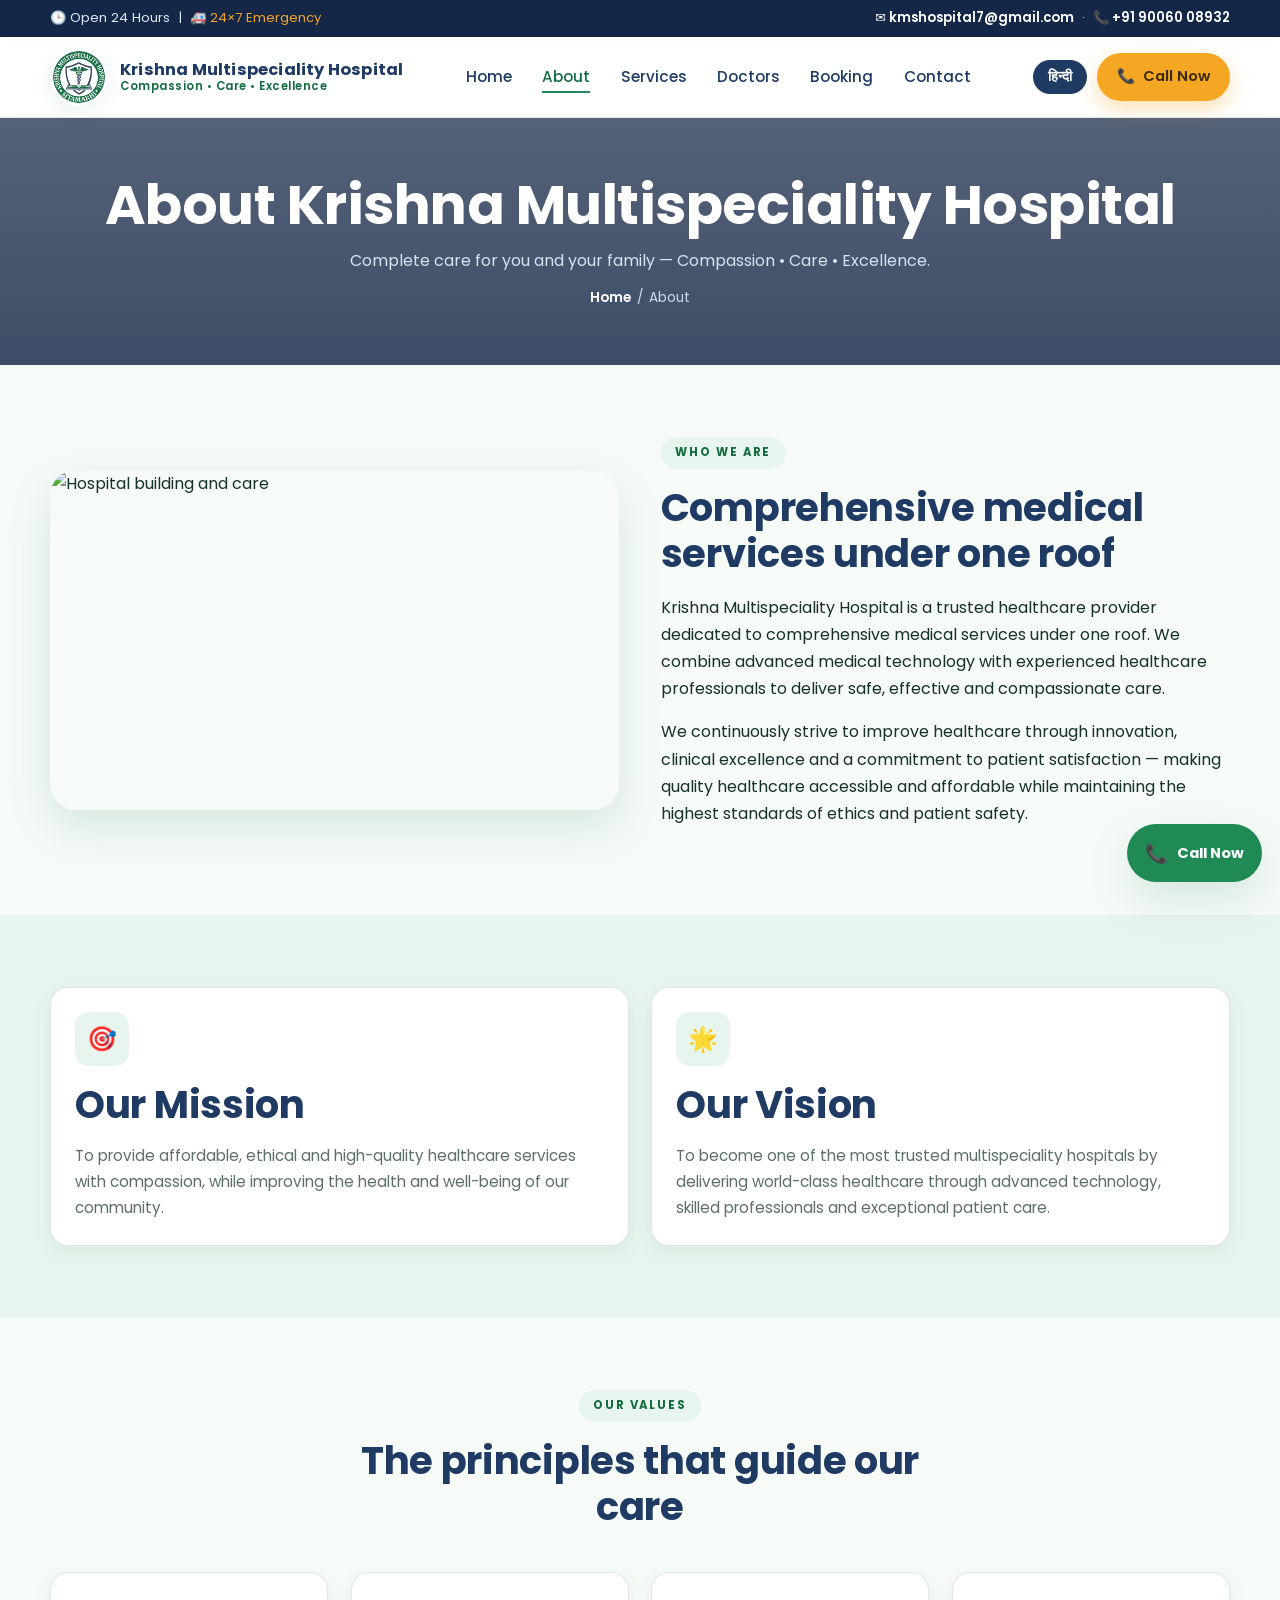
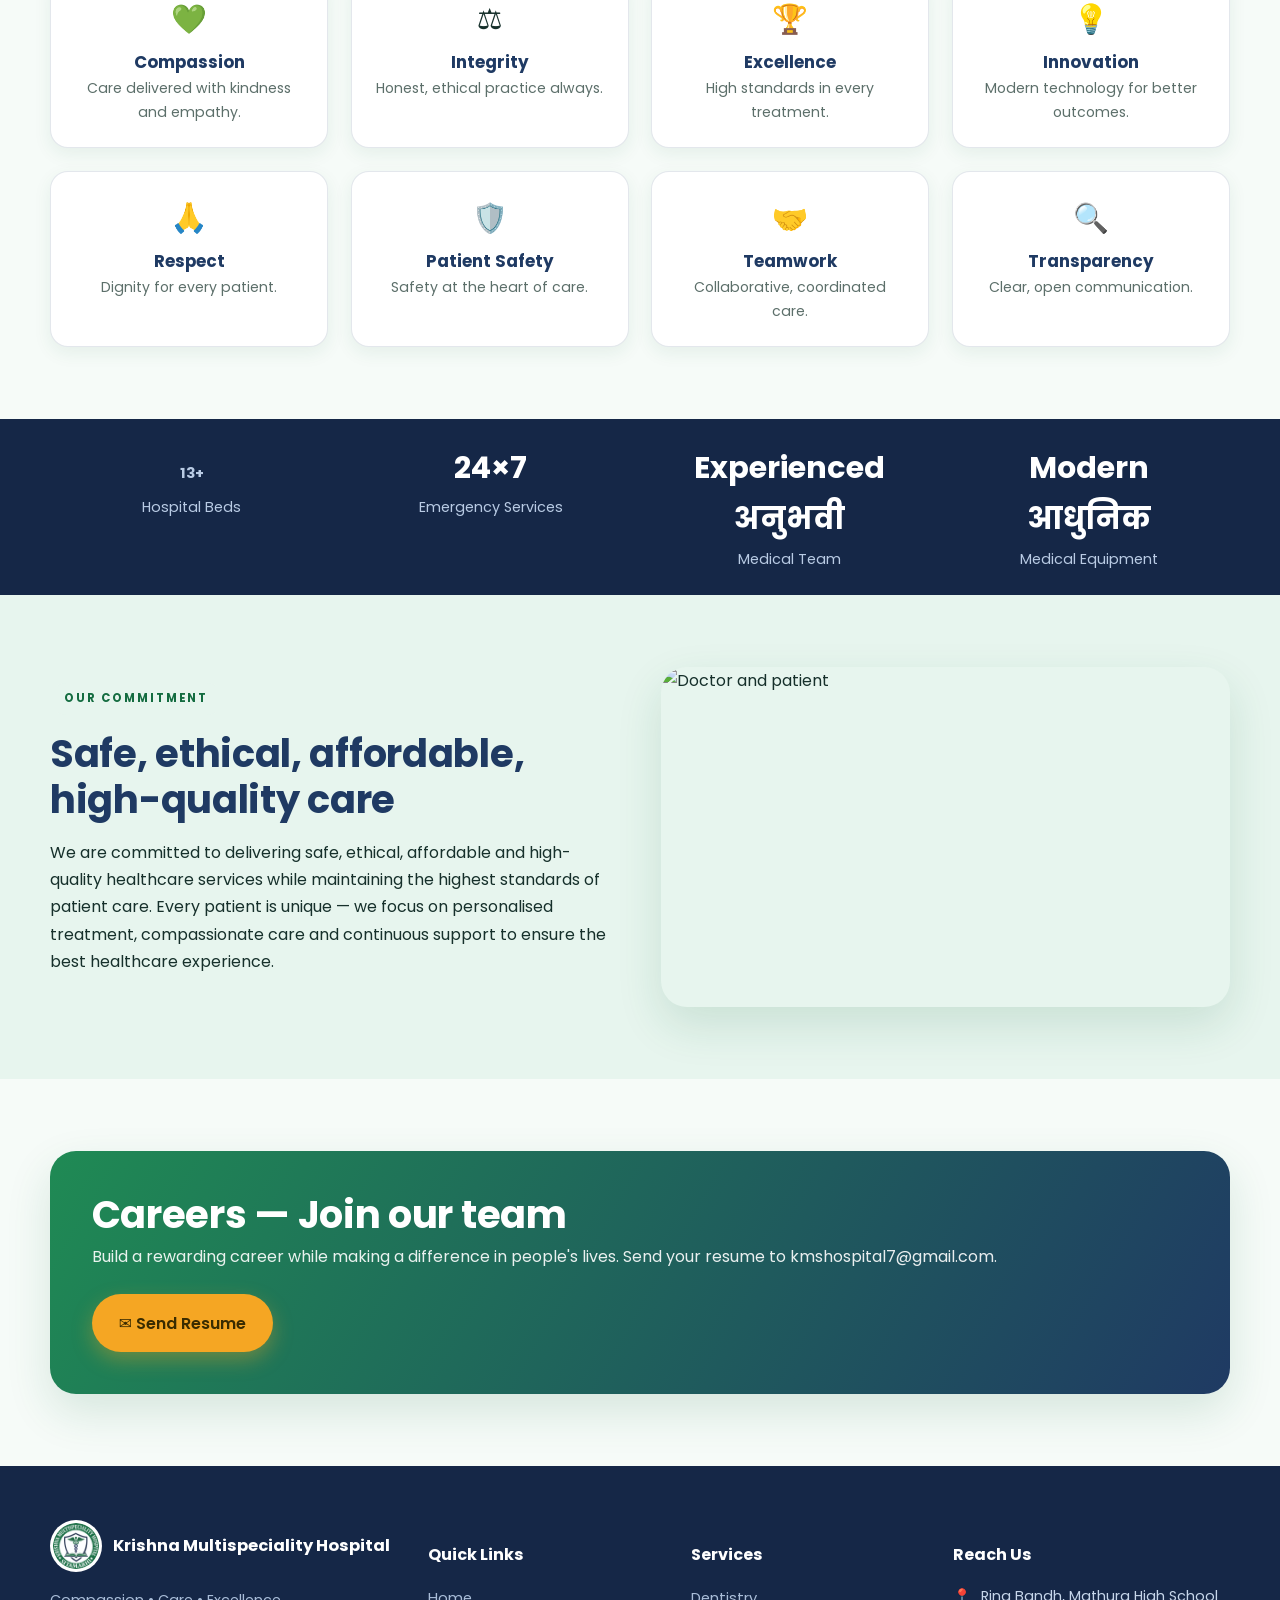
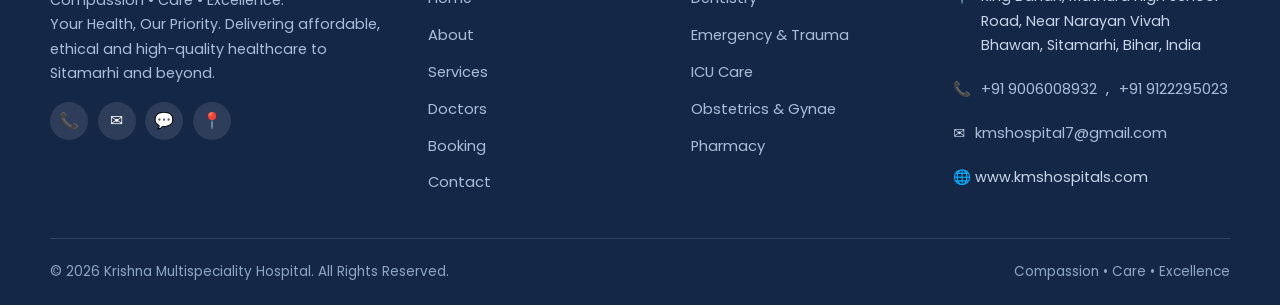
==== about.html @ 6bd59f2a "new UI" ====
<!DOCTYPE html>
<html lang="en">
  <head>
    <meta charset="UTF-8" />
    <meta name="viewport" content="width=device-width, initial-scale=1.0" />
    <title>About Us — Krishna Multispeciality Hospital, Sitamarhi</title>
    <meta name="description" content="About Krishna Multispeciality Hospital, Sitamarhi — our mission, vision and values. Trusted multispeciality care combining advanced technology with compassionate professionals." />
    <meta name="keywords" content="about Krishna Multispeciality Hospital, hospital mission vision Sitamarhi, trusted hospital Bihar" />
    <link rel="canonical" href="https://www.kmshospitals.com/about.html" />
    <meta name="robots" content="index, follow" />
    <meta name="theme-color" content="#1f8a54" />
    <meta property="og:title" content="About — Krishna Multispeciality Hospital" />
    <meta property="og:description" content="Our mission, vision and values. Trusted multispeciality care in Sitamarhi." />
    <meta property="og:type" content="website" />
    <meta property="og:url" content="https://www.kmshospitals.com/about.html" />
    <meta property="og:image" content="https://www.kmshospitals.com/assets/og-image.jpg" />
    <link rel="icon" href="assets/logo.png" type="image/png" />
    <link rel="preconnect" href="https://fonts.googleapis.com" />
    <link rel="preconnect" href="https://fonts.gstatic.com" crossorigin />
    <link href="https://fonts.googleapis.com/css2?family=Poppins:wght@300;400;500;600;700;800&family=Noto+Sans+Devanagari:wght@400;500;600;700&display=swap" rel="stylesheet" />
    <link rel="stylesheet" href="css/style.css" />
    <script>(function(){try{if((localStorage.getItem('kms-lang')||'en')==='hi')document.documentElement.classList.add('preload-hi');}catch(e){}})();</script>
    <style>.preload-hi .lang-en{display:none}.preload-hi .lang-hi{display:revert}</style>
  </head>
  <body>
    <div class="preloader" id="preloader"></div>
    <div id="site-header"></div>

    <main>
      <section class="page-hero">
        <div class="container">
          <h1 class="lang-en">About Krishna Multispeciality Hospital</h1>
          <h1 class="lang-hi">कृष्ण मल्टीस्पेशलिटी हॉस्पिटल के बारे में</h1>
          <p class="lang-en">Complete care for you and your family — Compassion • Care • Excellence.</p>
          <p class="lang-hi">आप और आपके परिवार के लिए पूर्ण देखभाल — करुणा • देखभाल • उत्कृष्टता।</p>
          <div class="breadcrumb"><a href="index.html"><span class="lang-en">Home</span><span class="lang-hi">होम</span></a> / <span class="lang-en">About</span><span class="lang-hi">हमारे बारे में</span></div>
        </div>
      </section>

      <section class="section">
        <div class="container split-grid">
          <div class="media-frame reveal">
            <img src="https://images.unsplash.com/photo-1516549655169-df83a0774514?auto=format&fit=crop&w=900&q=80" alt="Hospital building and care" loading="lazy" />
          </div>
          <div class="reveal delay-1">
            <span class="eyebrow"><span class="lang-en">Who We Are</span><span class="lang-hi">हम कौन हैं</span></span>
            <h2 class="lang-en">Comprehensive medical services under one roof</h2>
            <h2 class="lang-hi">एक ही छत के नीचे व्यापक चिकित्सा सेवाएँ</h2>
            <p class="lang-en">Krishna Multispeciality Hospital is a trusted healthcare provider dedicated to comprehensive medical services under one roof. We combine advanced medical technology with experienced healthcare professionals to deliver safe, effective and compassionate care.</p>
            <p class="lang-hi">कृष्ण मल्टीस्पेशलिटी हॉस्पिटल एक भरोसेमंद स्वास्थ्य प्रदाता है जो एक ही छत के नीचे व्यापक चिकित्सा सेवाओं के लिए समर्पित है। हम उन्नत चिकित्सा तकनीक और अनुभवी पेशेवरों को जोड़कर सुरक्षित, प्रभावी और करुणामय देखभाल प्रदान करते हैं।</p>
            <p class="lang-en">We continuously strive to improve healthcare through innovation, clinical excellence and a commitment to patient satisfaction — making quality healthcare accessible and affordable while maintaining the highest standards of ethics and patient safety.</p>
            <p class="lang-hi">हम नवाचार, नैदानिक उत्कृष्टता और मरीज संतुष्टि की प्रतिबद्धता के माध्यम से स्वास्थ्य सेवा को निरंतर बेहतर बनाने का प्रयास करते हैं — नैतिकता और मरीज सुरक्षा के उच्चतम मानकों को बनाए रखते हुए गुणवत्तापूर्ण देखभाल को सुलभ और किफायती बनाते हैं।</p>
          </div>
        </div>
      </section>

      <!-- MISSION & VISION -->
      <section class="section section-alt">
        <div class="container">
          <div class="card-grid two-up">
            <div class="card service-card reveal">
              <div class="ic">🎯</div>
              <h2 class="lang-en">Our Mission</h2><h2 class="lang-hi">हमारा मिशन</h2>
              <p class="lang-en">To provide affordable, ethical and high-quality healthcare services with compassion, while improving the health and well-being of our community.</p>
              <p class="lang-hi">करुणा के साथ किफायती, नैतिक और उच्च गुणवत्ता वाली स्वास्थ्य सेवाएँ प्रदान करना, और अपने समुदाय के स्वास्थ्य व कल्याण में सुधार करना।</p>
            </div>
            <div class="card service-card reveal delay-1">
              <div class="ic">🌟</div>
              <h2 class="lang-en">Our Vision</h2><h2 class="lang-hi">हमारी दृष्टि</h2>
              <p class="lang-en">To become one of the most trusted multispeciality hospitals by delivering world-class healthcare through advanced technology, skilled professionals and exceptional patient care.</p>
              <p class="lang-hi">उन्नत तकनीक, कुशल पेशेवरों और असाधारण देखभाल के माध्यम से विश्वस्तरीय स्वास्थ्य सेवा देकर सबसे भरोसेमंद मल्टीस्पेशलिटी हॉस्पिटल में से एक बनना।</p>
            </div>
          </div>
        </div>
      </section>

      <!-- VALUES -->
      <section class="section">
        <div class="container">
          <div class="section-heading reveal">
            <span class="eyebrow"><span class="lang-en">Our Values</span><span class="lang-hi">हमारे मूल्य</span></span>
            <h2 class="lang-en">The principles that guide our care</h2>
            <h2 class="lang-hi">हमारी देखभाल का मार्गदर्शन करने वाले सिद्धांत</h2>
          </div>
          <div class="card-grid four-up">
            <div class="card value-card reveal"><div class="ic">💚</div><h3 class="lang-en">Compassion</h3><h3 class="lang-hi">करुणा</h3><p class="lang-en">Care delivered with kindness and empathy.</p><p class="lang-hi">दया और सहानुभूति के साथ देखभाल।</p></div>
            <div class="card value-card reveal"><div class="ic">⚖️</div><h3 class="lang-en">Integrity</h3><h3 class="lang-hi">ईमानदारी</h3><p class="lang-en">Honest, ethical practice always.</p><p class="lang-hi">हमेशा ईमानदार, नैतिक अभ्यास।</p></div>
            <div class="card value-card reveal"><div class="ic">🏆</div><h3 class="lang-en">Excellence</h3><h3 class="lang-hi">उत्कृष्टता</h3><p class="lang-en">High standards in every treatment.</p><p class="lang-hi">हर उपचार में उच्च मानक।</p></div>
            <div class="card value-card reveal"><div class="ic">💡</div><h3 class="lang-en">Innovation</h3><h3 class="lang-hi">नवाचार</h3><p class="lang-en">Modern technology for better outcomes.</p><p class="lang-hi">बेहतर परिणामों के लिए आधुनिक तकनीक।</p></div>
            <div class="card value-card reveal"><div class="ic">🙏</div><h3 class="lang-en">Respect</h3><h3 class="lang-hi">सम्मान</h3><p class="lang-en">Dignity for every patient.</p><p class="lang-hi">हर मरीज के लिए गरिमा।</p></div>
            <div class="card value-card reveal"><div class="ic">🛡️</div><h3 class="lang-en">Patient Safety</h3><h3 class="lang-hi">मरीज सुरक्षा</h3><p class="lang-en">Safety at the heart of care.</p><p class="lang-hi">देखभाल के केंद्र में सुरक्षा।</p></div>
            <div class="card value-card reveal"><div class="ic">🤝</div><h3 class="lang-en">Teamwork</h3><h3 class="lang-hi">टीम वर्क</h3><p class="lang-en">Collaborative, coordinated care.</p><p class="lang-hi">सहयोगात्मक, समन्वित देखभाल।</p></div>
            <div class="card value-card reveal"><div class="ic">🔍</div><h3 class="lang-en">Transparency</h3><h3 class="lang-hi">पारदर्शिता</h3><p class="lang-en">Clear, open communication.</p><p class="lang-hi">स्पष्ट, खुला संवाद।</p></div>
          </div>
        </div>
      </section>

      <!-- STATS -->
      <section class="stats-strip">
        <div class="container stats-grid">
          <div><strong><span data-count="15" data-suffix="+">15+</span></strong><span class="lang-en">Hospital Beds</span><span class="lang-hi">अस्पताल बिस्तर</span></div>
          <div><strong>24×7</strong><span class="lang-en">Emergency Services</span><span class="lang-hi">आपातकालीन सेवाएँ</span></div>
          <div><strong class="lang-en">Experienced</strong><strong class="lang-hi">अनुभवी</strong><span class="lang-en">Medical Team</span><span class="lang-hi">चिकित्सा टीम</span></div>
          <div><strong class="lang-en">Modern</strong><strong class="lang-hi">आधुनिक</strong><span class="lang-en">Medical Equipment</span><span class="lang-hi">चिकित्सा उपकरण</span></div>
        </div>
      </section>

      <!-- COMMITMENT -->
      <section class="section section-alt">
        <div class="container split-grid">
          <div class="reveal">
            <span class="eyebrow"><span class="lang-en">Our Commitment</span><span class="lang-hi">हमारी प्रतिबद्धता</span></span>
            <h2 class="lang-en">Safe, ethical, affordable, high-quality care</h2>
            <h2 class="lang-hi">सुरक्षित, नैतिक, किफायती, उच्च गुणवत्ता देखभाल</h2>
            <p class="lang-en">We are committed to delivering safe, ethical, affordable and high-quality healthcare services while maintaining the highest standards of patient care. Every patient is unique — we focus on personalised treatment, compassionate care and continuous support to ensure the best healthcare experience.</p>
            <p class="lang-hi">हम मरीज देखभाल के उच्चतम मानकों को बनाए रखते हुए सुरक्षित, नैतिक, किफायती और उच्च गुणवत्ता वाली स्वास्थ्य सेवाएँ देने के लिए प्रतिबद्ध हैं। हर मरीज अद्वितीय है — हम व्यक्तिगत उपचार, करुणामय देखभाल और निरंतर सहायता पर ध्यान देते हैं।</p>
          </div>
          <div class="media-frame reveal delay-1">
            <img src="https://images.unsplash.com/photo-1579684385127-1ef15d508118?auto=format&fit=crop&w=900&q=80" alt="Doctor and patient" loading="lazy" />
          </div>
        </div>
      </section>

      <!-- CAREERS -->
      <section class="section">
        <div class="container">
          <div class="cta-band reveal">
            <div>
              <h2 class="lang-en">Careers — Join our team</h2>
              <h2 class="lang-hi">करियर — हमारी टीम से जुड़ें</h2>
              <p class="lang-en">Build a rewarding career while making a difference in people's lives. Send your resume to kmshospital7@gmail.com.</p>
              <p class="lang-hi">लोगों के जीवन में बदलाव लाते हुए एक सार्थक करियर बनाएँ। अपना रिज्यूमे kmshospital7@gmail.com पर भेजें।</p>
            </div>
            <div class="cta-actions">
              <a class="btn btn-call btn-lg" href="mailto:kmshospital7@gmail.com?subject=Career%20Application"><span class="lang-en">✉️ Send Resume</span><span class="lang-hi">✉️ रिज्यूमे भेजें</span></a>
            </div>
          </div>
        </div>
      </section>
    </main>

    <div id="site-footer"></div>
    <div id="site-floating"></div>
    <script src="js/components.js"></script>
    <script src="js/main.js"></script>
  </body>
</html>
---- css/style.css ----
/* =========================================================
   Krishna Multispeciality Hospital — Global Stylesheet
   Palette inspired by the hospital logo (green + navy)
   ========================================================= */

:root {
  --green: #1f8a54;
  --green-dark: #146c40;
  --green-soft: #e7f5ee;
  --navy: #1f3a63;
  --navy-dark: #152747;
  --accent: #f5a623;
  --accent-dark: #d98a09;
  --text: #16302b;
  --muted: #5c6f6a;
  --bg: #f6fbf8;
  --white: #ffffff;
  --line: rgba(31, 58, 99, 0.12);
  --shadow-sm: 0 6px 18px rgba(20, 108, 64, 0.08);
  --shadow: 0 18px 45px rgba(20, 108, 64, 0.14);
  --shadow-lg: 0 28px 70px rgba(20, 58, 99, 0.20);
  --radius: 18px;
  --radius-lg: 26px;
  --header-h: 132px;
  --grad-brand: linear-gradient(120deg, var(--green) 0%, var(--navy) 100%);
  --grad-brand-soft: linear-gradient(120deg, rgba(31, 138, 84, 0.12), rgba(31, 58, 99, 0.10));
}

* { box-sizing: border-box; }

html { scroll-behavior: smooth; }

body {
  margin: 0;
  font-family: 'Poppins', 'Noto Sans Devanagari', system-ui, sans-serif;
  color: var(--text);
  background: var(--bg);
  line-height: 1.7;
  overflow-x: hidden;
}

body.is-hindi { font-family: 'Noto Sans Devanagari', 'Poppins', system-ui, sans-serif; }

img { max-width: 100%; display: block; }

a { color: inherit; text-decoration: none; }

ul { margin: 0; }

.container { width: min(1180px, calc(100% - 2.4rem)); margin: 0 auto; }

section { position: relative; }

/* ---------- Language visibility ---------- */
.lang-en { display: revert; }
.lang-hi { display: none; }
body.is-hindi .lang-en { display: none; }
body.is-hindi .lang-hi { display: revert; }

/* ---------- Preloader with animated emblem ---------- */
.preloader {
  position: fixed;
  inset: 0;
  z-index: 999;
  display: grid;
  place-items: center;
  background: radial-gradient(circle at 50% 40%, #ffffff 0%, #eaf6ef 70%);
  transition: opacity 0.6s ease, visibility 0.6s ease;
}
.preloader.hidden { opacity: 0; visibility: hidden; }
.preloader .emblem { width: 150px; height: 150px; }

/* ---------- Animated emblem (real logo + spinning ring) ---------- */
.emblem { display: block; }
.logo-emblem { position: relative; display: grid; place-items: center; border-radius: 50%; aspect-ratio: 1; }
.logo-emblem img {
  width: 82%; height: 82%; border-radius: 50%; object-fit: contain;
  background: #fff; padding: 4px; box-shadow: var(--shadow-sm);
  animation: floaty 4.5s ease-in-out infinite;
}
.logo-emblem .le-ring {
  position: absolute; inset: 0; border-radius: 50%;
  border: 4px solid rgba(31, 138, 84, 0.15);
  border-top-color: var(--green); border-right-color: var(--navy);
  animation: spin 3.2s linear infinite;
}

@keyframes spin { to { transform: rotate(360deg); } }
@keyframes floaty { 0%, 100% { transform: translateY(0); } 50% { transform: translateY(-4px); } }

/* ---------- Announcement bar ---------- */
.topline {
  background: var(--navy-dark);
  color: #dceafb;
  font-size: 0.82rem;
}
.topline .container {
  display: flex;
  justify-content: space-between;
  align-items: center;
  gap: 1rem;
  padding: 0.45rem 0;
  flex-wrap: wrap;
}
.topline a { color: #fff; font-weight: 600; }
.topline .topline-emg { color: var(--accent); }

/* ---------- Header ---------- */
.topbar {
  position: sticky;
  top: 0;
  z-index: 60;
  background: #ffffff;
  border-bottom: 1px solid var(--line);
  transition: box-shadow 0.3s ease, padding 0.3s ease;
}
@supports (backdrop-filter: blur(12px)) {
  .topbar { background: rgba(255, 255, 255, 0.9); backdrop-filter: blur(12px); }
}
/* On small screens keep the header opaque and free of a backdrop-filter
   so the fixed slide-in menu is sized to the viewport, not the header. */
@media (max-width: 820px) {
  .topbar { background: #ffffff !important; backdrop-filter: none !important; }
}
.topbar.scrolled { box-shadow: var(--shadow-sm); }
.topbar-flex {
  display: flex;
  align-items: center;
  justify-content: space-between;
  gap: 1.2rem;
  padding: 0.7rem 0;
}
.brand { display: flex; align-items: center; gap: 0.75rem; }
.brand-logo {
  height: 58px;
  width: 58px;
  border-radius: 50%;
  object-fit: contain;
  background: #fff;
  box-shadow: var(--shadow-sm);
  padding: 3px;
  transition: transform 0.4s ease;
}
.brand:hover .brand-logo { transform: rotate(-8deg) scale(1.05); }
.brand-text { display: flex; flex-direction: column; line-height: 1.15; }
.brand-title { color: var(--navy); font-weight: 700; font-size: 1.02rem; letter-spacing: 0.2px; }
.brand-subtitle { font-size: 0.72rem; color: var(--green-dark); font-weight: 600; letter-spacing: 0.5px; }

.header-actions { display: flex; align-items: center; gap: 0.6rem; }

/* ---------- Nav ---------- */
.nav-shell { display: flex; align-items: center; gap: 0.2rem; }
.nav-link {
  position: relative;
  color: var(--navy);
  font-weight: 500;
  padding: 0.5rem 0.85rem;
  border-radius: 10px;
  font-size: 0.95rem;
  transition: color 0.2s ease, background 0.2s ease;
}
.nav-link::after {
  content: '';
  position: absolute;
  left: 0.85rem;
  right: 0.85rem;
  bottom: 0.28rem;
  height: 2px;
  background: var(--green);
  transform: scaleX(0);
  transform-origin: left;
  transition: transform 0.25s ease;
}
.nav-link:hover { color: var(--green-dark); }
.nav-link:hover::after,
.nav-link.active::after { transform: scaleX(1); }
.nav-link.active { color: var(--green-dark); }

/* ---------- Buttons ---------- */
.btn {
  display: inline-flex;
  align-items: center;
  justify-content: center;
  gap: 0.5rem;
  padding: 0.72rem 1.25rem;
  font-weight: 600;
  font-size: 0.92rem;
  border: none;
  border-radius: 999px;
  cursor: pointer;
  transition: transform 0.2s ease, box-shadow 0.2s ease, background 0.2s ease;
  white-space: nowrap;
}
.btn:hover { transform: translateY(-2px); }
.btn:active { transform: translateY(0); }
.btn-primary { background: var(--green); color: #fff; box-shadow: var(--shadow-sm); }
.btn-primary:hover { background: var(--green-dark); box-shadow: var(--shadow); }
.btn-secondary { background: #fff; color: var(--navy); border: 1.5px solid var(--line); }
.btn-secondary:hover { border-color: var(--green); color: var(--green-dark); }
.btn-call { background: var(--accent); color: #3a2c00; box-shadow: 0 8px 20px rgba(245, 166, 35, 0.35); }
.btn-call:hover { background: var(--accent-dark); }
.btn-ghost { background: rgba(255,255,255,0.14); color: #fff; border: 1.5px solid rgba(255,255,255,0.4); }
.btn-ghost:hover { background: rgba(255,255,255,0.24); }
.btn-lg { padding: 0.95rem 1.7rem; font-size: 1rem; }

.lang-toggle {
  background: var(--navy);
  color: #fff;
  border: none;
  border-radius: 999px;
  padding: 0.55rem 0.95rem;
  font-weight: 600;
  font-size: 0.85rem;
  cursor: pointer;
  transition: transform 0.2s ease, background 0.2s ease;
}
.lang-toggle:hover { transform: translateY(-2px); background: var(--navy-dark); }

/* ---------- Mobile menu ---------- */
.menu-toggle {
  display: none;
  flex-direction: column;
  gap: 5px;
  background: none;
  border: none;
  cursor: pointer;
  padding: 6px;
}
.menu-toggle span {
  width: 26px;
  height: 3px;
  background: var(--navy);
  border-radius: 3px;
  transition: transform 0.3s ease, opacity 0.3s ease;
}
body.menu-open .menu-toggle span:nth-child(1) { transform: translateY(8px) rotate(45deg); }
body.menu-open .menu-toggle span:nth-child(2) { opacity: 0; }
body.menu-open .menu-toggle span:nth-child(3) { transform: translateY(-8px) rotate(-45deg); }

/* ---------- Hero ---------- */
.hero {
  padding: 4.5rem 0 4rem;
  background:
    radial-gradient(1200px 500px at 90% -10%, rgba(31, 138, 84, 0.14), transparent 60%),
    radial-gradient(900px 500px at -10% 20%, rgba(31, 58, 99, 0.12), transparent 55%),
    var(--bg);
  overflow: hidden;
}
.hero-grid {
  display: grid;
  grid-template-columns: 1.15fr 0.85fr;
  gap: 2.6rem;
  align-items: center;
}
.eyebrow {
  display: inline-flex;
  align-items: center;
  gap: 0.5rem;
  color: var(--green-dark);
  background: var(--green-soft);
  border-radius: 999px;
  padding: 0.4rem 0.9rem;
  text-transform: uppercase;
  letter-spacing: 0.12rem;
  font-size: 0.72rem;
  font-weight: 700;
  margin-bottom: 1rem;
}
.eyebrow.plain { background: none; padding: 0; }

h1, h2, h3 { margin: 0 0 0.7rem; line-height: 1.2; color: var(--navy); }
h1 { font-size: clamp(2.2rem, 4.3vw, 3.5rem); letter-spacing: -0.5px; }
h2 { font-size: clamp(1.7rem, 3vw, 2.4rem); letter-spacing: -0.3px; }
h3 { font-size: 1.2rem; }
.hero h1 .grad { background: var(--grad-brand); -webkit-background-clip: text; background-clip: text; color: transparent; }

.hero-text { color: var(--muted); font-size: 1.05rem; max-width: 46ch; }
.hero-actions { display: flex; flex-wrap: wrap; gap: 0.9rem; margin: 1.6rem 0 1.4rem; }
.hero-trust { display: flex; flex-wrap: wrap; gap: 1.2rem 1.8rem; color: var(--muted); font-size: 0.9rem; }
.hero-trust span { display: inline-flex; align-items: center; gap: 0.45rem; font-weight: 500; }
.hero-trust b { color: var(--green-dark); }

.hero-visual { position: relative; }
.hero-photo {
  border-radius: var(--radius-lg);
  box-shadow: var(--shadow-lg);
  overflow: hidden;
  transform: rotate(1.5deg);
  transition: transform 0.5s ease;
}
.hero-photo:hover { transform: rotate(0); }
.hero-photo img { height: 460px; width: 100%; object-fit: cover; }
.hero-emblem {
  position: absolute;
  top: -26px;
  left: -26px;
  width: 108px;
  height: 108px;
  background: #fff;
  border-radius: 50%;
  box-shadow: var(--shadow);
  display: grid;
  place-items: center;
  animation: floaty 5s ease-in-out infinite;
}
.hero-emblem .emblem { width: 92px; height: 92px; }
.hero-badge {
  position: absolute;
  bottom: -22px;
  right: -14px;
  background: #fff;
  border-radius: 16px;
  padding: 0.9rem 1.1rem;
  box-shadow: var(--shadow);
  display: flex;
  align-items: center;
  gap: 0.7rem;
  animation: floaty 6s ease-in-out infinite;
}
.hero-badge .dot { width: 12px; height: 12px; border-radius: 50%; background: #23c16b; box-shadow: 0 0 0 5px rgba(35,193,107,0.18); }
.hero-badge b { display: block; color: var(--navy); font-size: 0.95rem; }
.hero-badge small { color: var(--muted); font-size: 0.78rem; }

/* ---------- Marquee quote ---------- */
.quote-strip {
  background: var(--grad-brand);
  color: #fff;
  padding: 0.9rem 0;
  overflow: hidden;
  white-space: nowrap;
}
.quote-track { display: inline-flex; gap: 3rem; animation: marquee 26s linear infinite; will-change: transform; }
.quote-track span { font-style: italic; font-size: 1rem; opacity: 0.95; }
.quote-track span::before { content: '❝ '; opacity: 0.6; }
@keyframes marquee { from { transform: translateX(0); } to { transform: translateX(-50%); } }

/* ---------- Stats ---------- */
.stats-strip { background: var(--navy-dark); color: #fff; padding: 1.4rem 0; }
.stats-grid { display: grid; gap: 1rem; grid-template-columns: repeat(4, 1fr); }
.stats-grid div { text-align: center; }
.stats-grid strong { display: block; font-size: 1.9rem; color: #fff; font-weight: 700; }
.stats-grid span { color: #b9cbe4; font-size: 0.9rem; }

/* ---------- Sections ---------- */
.section { padding: 4.5rem 0; }
.section-alt { background: var(--green-soft); }
.section-navy { background: var(--navy-dark); color: #fff; }
.section-navy h2, .section-navy h3 { color: #fff; }
.section-navy p { color: #c6d6ea; }
.section-heading { text-align: center; max-width: 640px; margin: 0 auto 2.6rem; }
.section-heading p.lead { color: var(--muted); }
.section-navy .section-heading .eyebrow { background: rgba(255,255,255,0.14); color: #d7ead9; }

.split-grid { display: grid; grid-template-columns: 1fr 1fr; gap: 2.6rem; align-items: center; }
.media-frame { border-radius: var(--radius-lg); overflow: hidden; box-shadow: var(--shadow); }
.media-frame img { height: 100%; width: 100%; object-fit: cover; min-height: 340px; }

.pill-list { display: flex; flex-wrap: wrap; gap: 0.6rem; margin-top: 1.2rem; }
.pill { display: inline-flex; align-items: center; gap: 0.4rem; background: #fff; color: var(--navy); padding: 0.55rem 0.95rem; border-radius: 999px; font-size: 0.9rem; box-shadow: var(--shadow-sm); font-weight: 500; }
.section-alt .pill { background: #fff; }

/* ---------- Cards grid ---------- */
.card-grid { display: grid; grid-template-columns: repeat(3, 1fr); gap: 1.4rem; }
.card-grid.two-up { grid-template-columns: repeat(2, 1fr); }
.card-grid.four-up { grid-template-columns: repeat(4, 1fr); }

.card {
  background: #fff;
  border-radius: var(--radius);
  box-shadow: var(--shadow-sm);
  border: 1px solid var(--line);
  overflow: hidden;
  transition: transform 0.3s ease, box-shadow 0.3s ease, border-color 0.3s ease;
}
.card:hover { transform: translateY(-8px); box-shadow: var(--shadow); border-color: rgba(31,138,84,0.3); }

.service-card { padding: 1.5rem; position: relative; }
.service-card .ic {
  width: 54px; height: 54px; border-radius: 14px;
  display: grid; place-items: center;
  background: var(--green-soft); color: var(--green-dark);
  font-size: 1.5rem; margin-bottom: 1rem;
  transition: transform 0.3s ease;
}
.service-card:hover .ic { transform: scale(1.1) rotate(-6deg); }
.service-card p { color: var(--muted); font-size: 0.95rem; margin-bottom: 0; }
.service-card .more { display: inline-block; margin-top: 0.9rem; color: var(--green-dark); font-weight: 600; font-size: 0.9rem; }

/* ---------- Value cards ---------- */
.value-card { padding: 1.4rem; text-align: center; }
.value-card .ic { font-size: 1.8rem; margin-bottom: 0.5rem; }
.value-card h3 { font-size: 1.05rem; margin-bottom: 0.3rem; }
.value-card p { color: var(--muted); font-size: 0.88rem; margin: 0; }

/* ---------- Feature list ---------- */
.feature-list { list-style: none; padding: 0; margin: 1.2rem 0 0; display: grid; gap: 0.7rem; }
.feature-list li { display: flex; gap: 0.7rem; align-items: flex-start; color: var(--muted); }
.feature-list li::before { content: '✓'; color: var(--green); font-weight: 800; background: var(--green-soft); border-radius: 50%; width: 24px; height: 24px; min-width: 24px; display: grid; place-items: center; font-size: 0.8rem; }
.section-navy .feature-list li { color: #c6d6ea; }
.section-navy .feature-list li::before { background: rgba(255,255,255,0.14); color: #7ff0b0; }

/* ---------- Doctor cards ---------- */
.doctor-card { text-align: center; padding-bottom: 1.3rem; }
.doctor-photo { position: relative; overflow: hidden; }
.doctor-photo img { height: 280px; object-fit: cover; transition: transform 0.5s ease; }
.doctor-card:hover .doctor-photo img { transform: scale(1.06); }
.doctor-photo .dept-tag {
  position: absolute; bottom: 10px; left: 10px;
  background: rgba(31,58,99,0.9); color: #fff;
  padding: 0.3rem 0.8rem; border-radius: 999px; font-size: 0.76rem; font-weight: 600;
}
.doctor-card h3 { margin: 1rem 0 0.15rem; font-size: 1.12rem; }
.doctor-card .role { color: var(--green-dark); font-weight: 600; font-size: 0.9rem; }
.doctor-card .quals { color: var(--muted); font-size: 0.82rem; margin: 0.3rem 1rem 0.6rem; }
.doctor-card .socials { display: flex; justify-content: center; gap: 0.5rem; }
.doctor-card .socials a { width: 34px; height: 34px; border-radius: 50%; background: var(--green-soft); color: var(--green-dark); display: grid; place-items: center; font-size: 0.9rem; transition: background 0.2s ease, color 0.2s ease; }
.doctor-card .socials a:hover { background: var(--green); color: #fff; }

/* ---------- Slider (generic) ---------- */
.slider { position: relative; }
.slider-viewport { overflow: hidden; }
.slider-track { display: flex; gap: 1.4rem; transition: transform 0.5s cubic-bezier(0.22, 1, 0.36, 1); will-change: transform; }
.slider-track > * { flex: 0 0 auto; }
.slider-controls { display: flex; justify-content: center; gap: 0.6rem; margin-top: 1.6rem; align-items: center; }
.slider-btn {
  width: 44px; height: 44px; border-radius: 50%;
  border: 1.5px solid var(--line); background: #fff; color: var(--navy);
  font-size: 1.1rem; cursor: pointer; display: grid; place-items: center;
  transition: background 0.2s ease, color 0.2s ease, transform 0.2s ease;
}
.slider-btn:hover { background: var(--green); color: #fff; transform: translateY(-2px); }
.slider-dots { display: flex; gap: 0.4rem; margin: 0 0.6rem; }
.slider-dots button { width: 9px; height: 9px; border-radius: 50%; border: none; background: var(--line); cursor: pointer; padding: 0; transition: width 0.3s ease, background 0.3s ease; }
.slider-dots button.active { width: 26px; border-radius: 5px; background: var(--green); }

/* ---------- Testimonials ---------- */
.quote-card { padding: 1.6rem; display: flex; flex-direction: column; gap: 0.9rem; }
.quote-card .stars { color: var(--accent); letter-spacing: 2px; }
.quote-card p { color: var(--text); font-style: italic; margin: 0; }
.quote-card .who { display: flex; align-items: center; gap: 0.7rem; margin-top: auto; }
.quote-card .avatar { width: 42px; height: 42px; border-radius: 50%; background: var(--grad-brand); color: #fff; display: grid; place-items: center; font-weight: 700; }
.quote-card .who b { color: var(--navy); font-size: 0.95rem; }
.quote-card .who small { color: var(--muted); }

/* ---------- Dental services chips ---------- */
.chip-grid { display: grid; grid-template-columns: repeat(3, 1fr); gap: 0.7rem; margin-top: 1.5rem; }
.chip {
  display: flex; align-items: center; gap: 0.6rem;
  background: #fff; border: 1px solid var(--line); border-radius: 12px;
  padding: 0.7rem 0.9rem; font-size: 0.9rem; font-weight: 500;
  transition: transform 0.2s ease, border-color 0.2s ease, box-shadow 0.2s ease;
}
.chip:hover { transform: translateY(-3px); border-color: var(--green); box-shadow: var(--shadow-sm); }
.chip::before { content: '🦷'; }

/* ---------- CTA band ---------- */
.cta-band {
  background: var(--grad-brand);
  color: #fff;
  border-radius: var(--radius-lg);
  padding: 2.6rem;
  display: flex;
  align-items: center;
  justify-content: space-between;
  gap: 1.5rem;
  flex-wrap: wrap;
  box-shadow: var(--shadow);
}
.cta-band h2 { color: #fff; margin-bottom: 0.3rem; }
.cta-band p { color: rgba(255,255,255,0.9); margin: 0; }
.cta-band .cta-actions { display: flex; gap: 0.8rem; flex-wrap: wrap; }

/* ---------- Contact / forms ---------- */
.contact-grid { display: grid; grid-template-columns: 1fr 1fr; gap: 2.4rem; align-items: start; }
.contact-list { list-style: none; padding: 0; margin: 1.2rem 0 1.6rem; display: grid; gap: 1rem; }
.contact-list li { display: flex; gap: 0.9rem; align-items: flex-start; }
.contact-list .ic { width: 42px; height: 42px; min-width: 42px; border-radius: 12px; background: var(--green-soft); color: var(--green-dark); display: grid; place-items: center; font-size: 1.1rem; }
.contact-list b { color: var(--navy); display: block; font-size: 0.95rem; }
.contact-list span { color: var(--muted); font-size: 0.92rem; }
.map-card { padding: 0.5rem; border-radius: var(--radius); }
.map-card iframe { width: 100%; min-height: 360px; border: 0; border-radius: 14px; display: block; }

.form-embed { background: #fff; border-radius: var(--radius); box-shadow: var(--shadow-sm); border: 1px solid var(--line); overflow: hidden; }
.form-embed iframe { width: 100%; border: 0; display: block; min-height: 780px; }
.form-tabs { display: flex; gap: 0.5rem; margin-bottom: 1.5rem; flex-wrap: wrap; justify-content: center; }
.form-tab { padding: 0.7rem 1.4rem; border-radius: 999px; border: 1.5px solid var(--line); background: #fff; color: var(--navy); font-weight: 600; cursor: pointer; transition: all 0.2s ease; }
.form-tab.active { background: var(--green); color: #fff; border-color: var(--green); }
.form-panel { display: none; }
.form-panel.active { display: block; animation: fadeUp 0.5s ease; }
.form-note { background: #fff8e8; border: 1px solid #f6e2b0; color: #7a5b12; border-radius: 12px; padding: 0.9rem 1.1rem; font-size: 0.88rem; margin-bottom: 1.2rem; }
.form-note code { background: #fff; padding: 1px 6px; border-radius: 5px; }

/* ---------- Page hero (inner pages) ---------- */
.page-hero {
  background:
    linear-gradient(rgba(21,39,71,0.72), rgba(21,39,71,0.82)),
    url('https://images.unsplash.com/photo-1519494026892-80bbd2d6fd0d?auto=format&fit=crop&w=1600&q=80') center/cover;
  color: #fff;
  padding: 3.4rem 0;
  text-align: center;
}
.page-hero h1 { color: #fff; margin-bottom: 0.5rem; }
.page-hero p { color: #d7e2f2; max-width: 640px; margin: 0 auto; }
.breadcrumb { display: inline-flex; gap: 0.4rem; align-items: center; font-size: 0.85rem; color: #cdd9ec; margin-top: 0.8rem; }
.breadcrumb a { color: #fff; font-weight: 600; }

/* ---------- Accordion (FAQ) ---------- */
.accordion { max-width: 800px; margin: 0 auto; display: grid; gap: 0.8rem; }
.acc-item { background: #fff; border: 1px solid var(--line); border-radius: 14px; overflow: hidden; }
.acc-head { width: 100%; text-align: left; background: none; border: none; padding: 1.1rem 1.3rem; font-weight: 600; color: var(--navy); font-size: 1rem; cursor: pointer; display: flex; justify-content: space-between; gap: 1rem; align-items: center; font-family: inherit; }
.acc-head::after { content: '+'; font-size: 1.4rem; color: var(--green); transition: transform 0.3s ease; }
.acc-item.open .acc-head::after { transform: rotate(45deg); }
.acc-body { max-height: 0; overflow: hidden; transition: max-height 0.35s ease; }
.acc-body p { color: var(--muted); padding: 0 1.3rem 1.1rem; margin: 0; }

/* ---------- Footer ---------- */
.footer { background: var(--navy-dark); color: #c6d6ea; padding: 3.4rem 0 1.4rem; }
.footer-grid { display: grid; grid-template-columns: 1.5fr 1fr 1fr 1.2fr; gap: 2rem; }
.footer h4 { color: #fff; margin-bottom: 1rem; font-size: 1rem; }
.footer .f-brand { display: flex; align-items: center; gap: 0.7rem; margin-bottom: 1rem; }
.footer .f-brand img { height: 52px; width: 52px; border-radius: 50%; background: #fff; padding: 3px; object-fit: contain; }
.footer .f-brand b { color: #fff; font-size: 1.02rem; }
.footer p { color: #a9bdd8; font-size: 0.9rem; }
.footer ul { list-style: none; padding: 0; display: grid; gap: 0.6rem; }
.footer ul a { color: #a9bdd8; font-size: 0.92rem; transition: color 0.2s ease, padding-left 0.2s ease; }
.footer ul a:hover { color: #fff; padding-left: 4px; }
.footer .f-contact li { display: flex; gap: 0.6rem; font-size: 0.9rem; margin-bottom: 0.6rem; }
.footer-social { display: flex; gap: 0.6rem; margin-top: 1rem; }
.footer-social a { width: 38px; height: 38px; border-radius: 50%; background: rgba(255,255,255,0.1); color: #fff; display: grid; place-items: center; transition: background 0.2s ease, transform 0.2s ease; }
.footer-social a:hover { background: var(--green); transform: translateY(-3px); }
.footer-bottom { border-top: 1px solid rgba(255,255,255,0.12); margin-top: 2.4rem; padding-top: 1.3rem; display: flex; justify-content: space-between; gap: 1rem; flex-wrap: wrap; font-size: 0.85rem; color: #8ea6c6; }

/* ---------- Floating actions ---------- */
.floating-call {
  position: fixed; right: 1.1rem; bottom: 1.1rem; z-index: 50;
  display: inline-flex; align-items: center; gap: 0.55rem;
  background: var(--green); color: #fff;
  padding: 0.85rem 1.15rem; border-radius: 999px;
  box-shadow: var(--shadow); font-weight: 700; font-size: 0.92rem;
  animation: callpulse 2.2s ease-in-out infinite;
}
.floating-call .ph { font-size: 1.15rem; }
@keyframes callpulse { 0%, 100% { box-shadow: 0 12px 30px rgba(31,138,84,0.35), 0 0 0 0 rgba(31,138,84,0.4); } 50% { box-shadow: 0 12px 30px rgba(31,138,84,0.35), 0 0 0 12px rgba(31,138,84,0); } }

.to-top {
  position: fixed; right: 1.15rem; bottom: 4.7rem; z-index: 49;
  width: 46px; height: 46px; border-radius: 50%;
  background: var(--navy); color: #fff; border: none; cursor: pointer;
  font-size: 1.2rem; box-shadow: var(--shadow-sm);
  opacity: 0; visibility: hidden; transform: translateY(10px);
  transition: opacity 0.3s ease, visibility 0.3s ease, transform 0.3s ease, background 0.2s ease;
}
.to-top.show { opacity: 1; visibility: visible; transform: translateY(0); }
.to-top:hover { background: var(--green); }

/* ---------- Scroll reveal ---------- */
.reveal { opacity: 0; transform: translateY(28px); transition: opacity 0.7s ease, transform 0.7s ease; }
.reveal.in { opacity: 1; transform: none; }
.reveal.delay-1 { transition-delay: 0.1s; }
.reveal.delay-2 { transition-delay: 0.2s; }
.reveal.delay-3 { transition-delay: 0.3s; }
@keyframes fadeUp { from { opacity: 0; transform: translateY(14px); } to { opacity: 1; transform: none; } }

@media (prefers-reduced-motion: reduce) {
  * { animation: none !important; transition: none !important; }
  .reveal { opacity: 1; transform: none; }
}

/* ---------- Responsive ---------- */
@media (max-width: 980px) {
  .hero-grid, .split-grid, .contact-grid { grid-template-columns: 1fr; }
  .hero-visual { order: -1; }
  .hero-photo img { height: 340px; }
  .card-grid, .card-grid.four-up { grid-template-columns: repeat(2, 1fr); }
  .chip-grid { grid-template-columns: repeat(2, 1fr); }
  .footer-grid { grid-template-columns: 1fr 1fr; }
}

@media (max-width: 820px) {
  .nav-shell {
    position: fixed;
    inset: 0 0 0 auto;
    width: min(320px, 84%);
    flex-direction: column;
    align-items: stretch;
    background: #ffffff;
    padding: 5.2rem 1.2rem 2rem;
    box-shadow: var(--shadow-lg);
    transform: translateX(105%);
    transition: transform 0.35s cubic-bezier(0.22, 1, 0.36, 1);
    z-index: 70;
    gap: 0.35rem;
    overflow-y: auto;
  }
  body.menu-open .nav-shell { transform: translateX(0); }
  .nav-link { padding: 0.9rem 1rem; border-radius: 12px; font-size: 1.05rem; color: var(--navy); }
  .nav-link::after { display: none; }
  .nav-link.active, .nav-link:hover { background: var(--green-soft); color: var(--green-dark); }
  .menu-toggle { display: flex; position: relative; z-index: 75; }
  .nav-overlay {
    position: fixed; inset: 0;
    background: rgba(15, 30, 55, 0.55);
    backdrop-filter: blur(2px);
    opacity: 0; visibility: hidden;
    transition: opacity 0.3s ease, visibility 0.3s ease;
    z-index: 55;
  }
  body.menu-open .nav-overlay { opacity: 1; visibility: visible; }
  .header-desktop-actions { display: none; }
}

@media (max-width: 620px) {
  .stats-grid { grid-template-columns: 1fr 1fr; }
  .card-grid, .card-grid.two-up, .card-grid.four-up, .chip-grid { grid-template-columns: 1fr; }
  .footer-grid { grid-template-columns: 1fr; }
  .cta-band { text-align: center; justify-content: center; }
  .cta-band .cta-actions { justify-content: center; }
  .brand-subtitle { display: none; }
  .topline { display: none; }
  .footer-bottom { justify-content: center; text-align: center; }
}
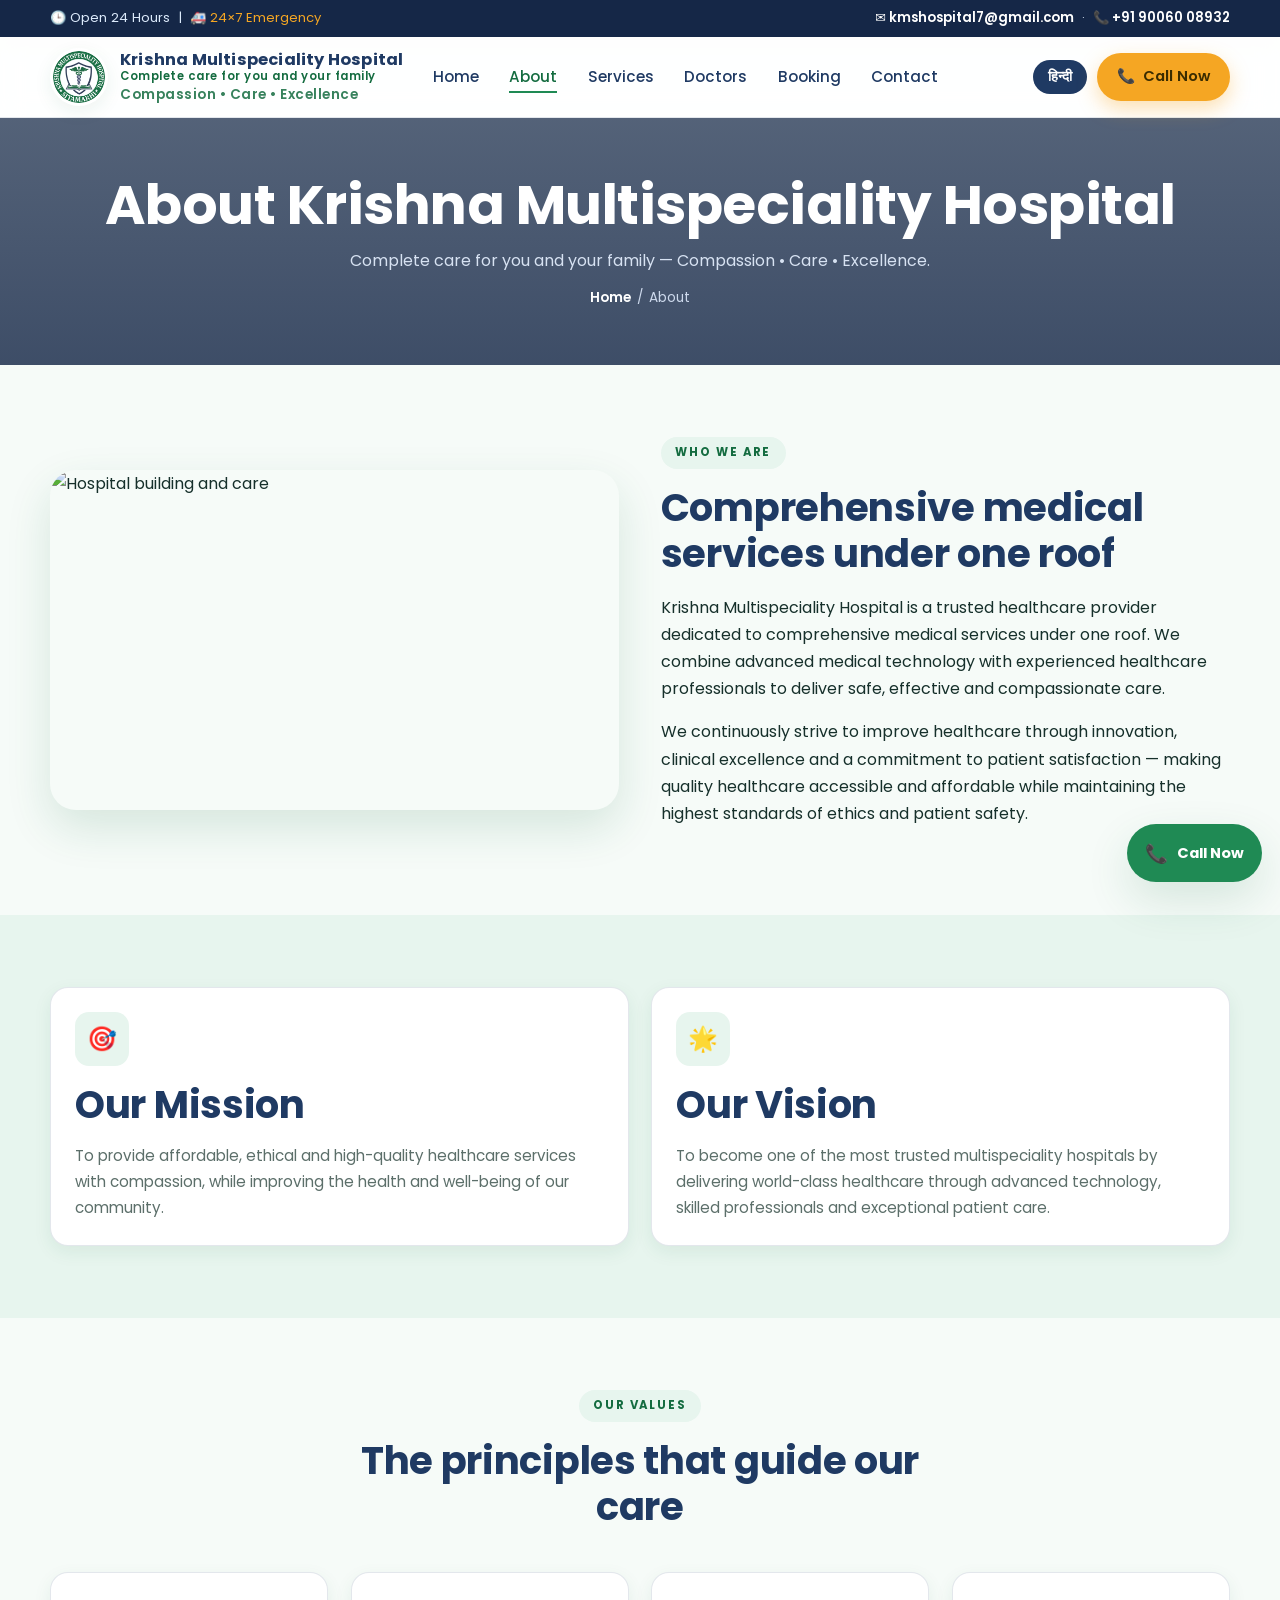
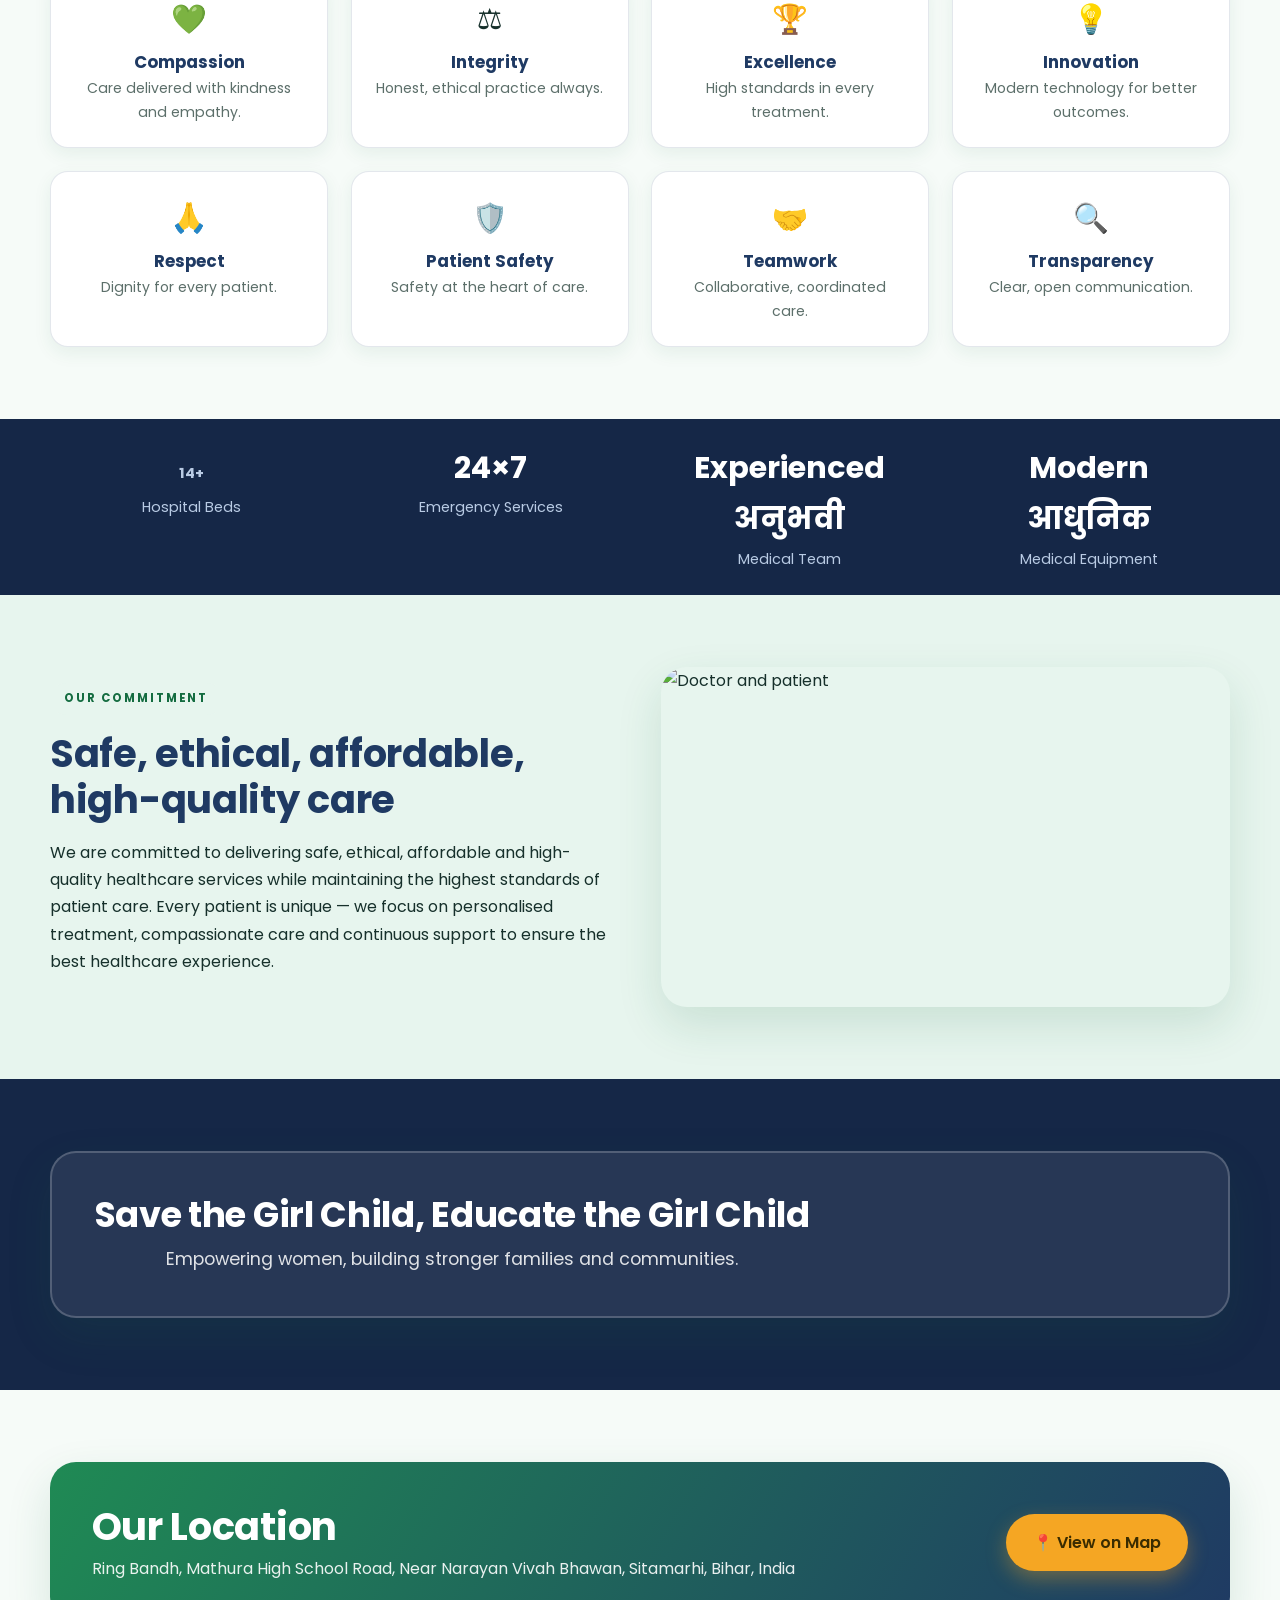
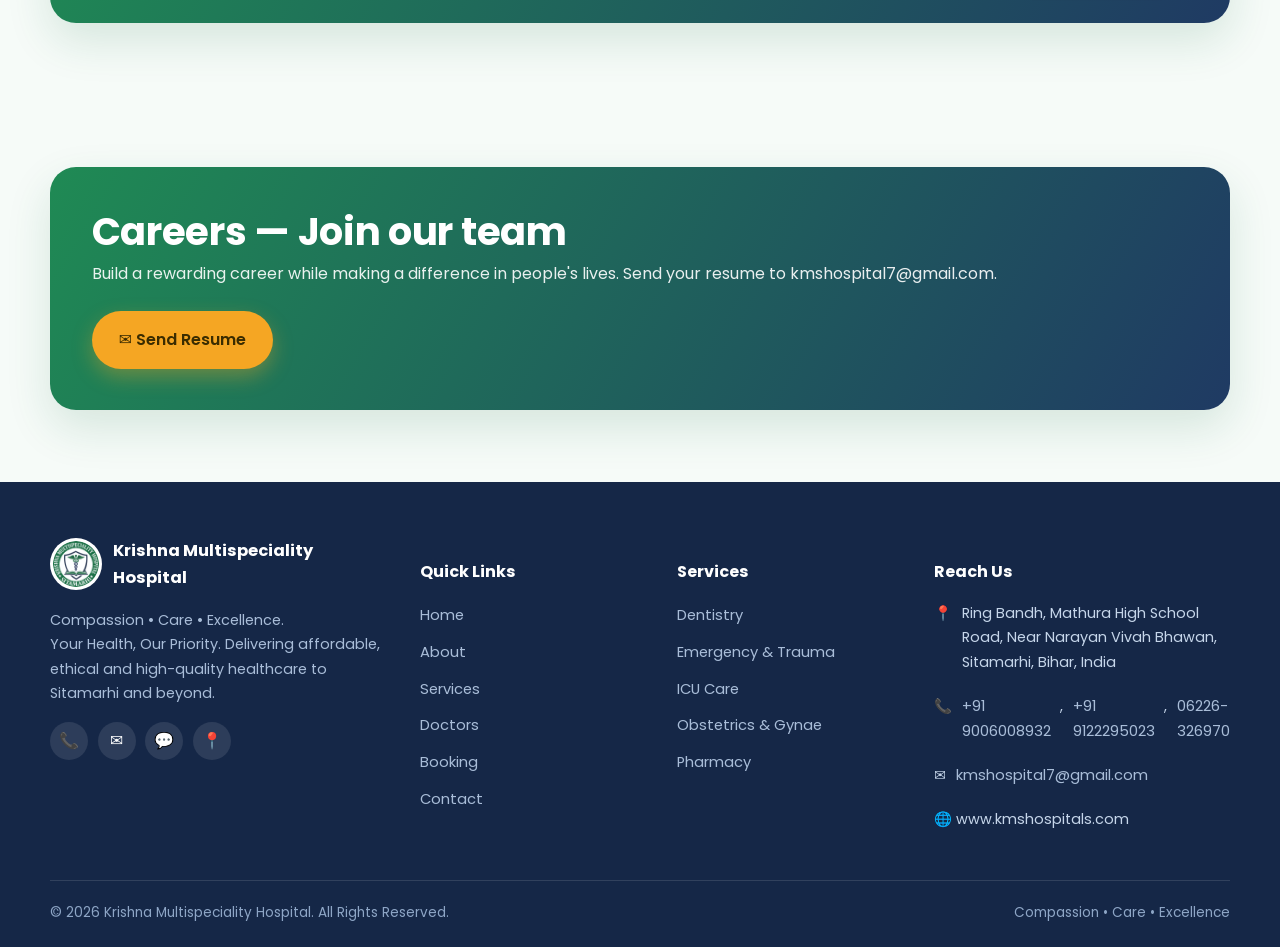
==== commit 2ee8072c: "Update website with location, landline, doctor placeholder images, and slogans - Add Google Maps loc" ====
--- a/about.html
+++ b/about.html
@@ -121,6 +121,41 @@
         </div>
       </section>
 
+      <!-- SOCIAL RESPONSIBILITY -->
+      <section class="section section-navy">
+        <div class="container">
+          <div class="cta-band reveal" style="background: rgba(255,255,255,0.08); border: 2px solid rgba(255,255,255,0.2)">
+            <div style="text-align: center">
+              <h2 style="font-size: 2.2rem; margin-bottom: 0.5rem">
+                <span class="lang-en">Save the Girl Child, Educate the Girl Child</span>
+                <span class="lang-hi">बेटी बचाओ, बेटी पढ़ाओ</span>
+              </h2>
+              <p style="font-size: 1.1rem; opacity: 0.95">
+                <span class="lang-en">Empowering women, building stronger families and communities.</span>
+                <span class="lang-hi">महिलाओं को सशक्त बनाना, मजबूत परिवार और समुदाय का निर्माण।</span>
+              </p>
+            </div>
+          </div>
+        </div>
+      </section>
+
+      <!-- LOCATION -->
+      <section class="section">
+        <div class="container">
+          <div class="cta-band reveal">
+            <div>
+              <h2 class="lang-en">Our Location</h2>
+              <h2 class="lang-hi">हमारा स्थान</h2>
+              <p class="lang-en">Ring Bandh, Mathura High School Road, Near Narayan Vivah Bhawan, Sitamarhi, Bihar, India</p>
+              <p class="lang-hi">रिंग बंध, मथुरा हाई स्कूल रोड, नारायण विवाह भवन के पास, सीतामढ़ी, बिहार, भारत</p>
+            </div>
+            <div class="cta-actions">
+              <a class="btn btn-call btn-lg" href="https://maps.app.goo.gl/R2QqtGAFG4zEfzXdA" target="_blank" rel="noopener"><span class="lang-en">📍 View on Map</span><span class="lang-hi">📍 मैप पर देखें</span></a>
+            </div>
+          </div>
+        </div>
+      </section>
+
       <!-- CAREERS -->
       <section class="section">
         <div class="container">
--- a/css/style.css
+++ b/css/style.css
@@ -127,10 +127,11 @@
   display: flex;
   align-items: center;
   justify-content: space-between;
-  gap: 1.2rem;
+  gap: 1rem;
   padding: 0.7rem 0;
-}
-.brand { display: flex; align-items: center; gap: 0.75rem; }
+  flex-wrap: wrap;
+}
+.brand { display: flex; align-items: center; gap: 0.75rem; min-width: 0; }
 .brand-logo {
   height: 58px;
   width: 58px;
@@ -146,7 +147,17 @@
 .brand-title { color: var(--navy); font-weight: 700; font-size: 1.02rem; letter-spacing: 0.2px; }
 .brand-subtitle { font-size: 0.72rem; color: var(--green-dark); font-weight: 600; letter-spacing: 0.5px; }
 
-.header-actions { display: flex; align-items: center; gap: 0.6rem; }
+.header-actions {
+  display: flex;
+  align-items: center;
+  gap: 0.6rem;
+  margin-left: auto;
+}
+.header-desktop-actions {
+  display: flex;
+  align-items: center;
+  gap: 0.6rem;
+}
 
 /* ---------- Nav ---------- */
 .nav-shell { display: flex; align-items: center; gap: 0.2rem; }
@@ -434,13 +445,18 @@
 .slider-dots button.active { width: 26px; border-radius: 5px; background: var(--green); }
 
 /* ---------- Testimonials ---------- */
-.quote-card { padding: 1.6rem; display: flex; flex-direction: column; gap: 0.9rem; }
+.testimonials-grid { align-items: stretch; }
+.quote-card { padding: 1.6rem; display: flex; flex-direction: column; gap: 0.9rem; height: 100%; min-height: 220px; }
 .quote-card .stars { color: var(--accent); letter-spacing: 2px; }
-.quote-card p { color: var(--text); font-style: italic; margin: 0; }
+.quote-card p { color: var(--text); font-style: italic; margin: 0; flex: 1; }
 .quote-card .who { display: flex; align-items: center; gap: 0.7rem; margin-top: auto; }
 .quote-card .avatar { width: 42px; height: 42px; border-radius: 50%; background: var(--grad-brand); color: #fff; display: grid; place-items: center; font-weight: 700; }
 .quote-card .who b { color: var(--navy); font-size: 0.95rem; }
 .quote-card .who small { color: var(--muted); }
+
+@media (max-width: 620px) {
+  .quote-card { min-height: auto; }
+}
 
 /* ---------- Dental services chips ---------- */
 .chip-grid { display: grid; grid-template-columns: repeat(3, 1fr); gap: 0.7rem; margin-top: 1.5rem; }
@@ -481,7 +497,10 @@
 .map-card iframe { width: 100%; min-height: 360px; border: 0; border-radius: 14px; display: block; }
 
 .form-embed { background: #fff; border-radius: var(--radius); box-shadow: var(--shadow-sm); border: 1px solid var(--line); overflow: hidden; }
-.form-embed iframe { width: 100%; border: 0; display: block; min-height: 780px; }
+.form-embed iframe { width: 100%; border: 0; display: block; min-height: 780px; height: 100%; }
+@media (max-width: 620px) {
+  .form-embed iframe { min-height: 920px; }
+}
 .form-tabs { display: flex; gap: 0.5rem; margin-bottom: 1.5rem; flex-wrap: wrap; justify-content: center; }
 .form-tab { padding: 0.7rem 1.4rem; border-radius: 999px; border: 1.5px solid var(--line); background: #fff; color: var(--navy); font-weight: 600; cursor: pointer; transition: all 0.2s ease; }
 .form-tab.active { background: var(--green); color: #fff; border-color: var(--green); }
@@ -607,6 +626,8 @@
   }
   body.menu-open .nav-overlay { opacity: 1; visibility: visible; }
   .header-desktop-actions { display: none; }
+  .topbar-flex { gap: 0.7rem; }
+  .header-actions { margin-left: 0; }
 }
 
 @media (max-width: 620px) {
@@ -616,6 +637,9 @@
   .cta-band { text-align: center; justify-content: center; }
   .cta-band .cta-actions { justify-content: center; }
   .brand-subtitle { display: none; }
+  .brand-title { font-size: 0.92rem; }
+  .brand-logo { height: 46px; width: 46px; }
+  .lang-toggle { padding: 0.48rem 0.75rem; font-size: 0.8rem; }
   .topline { display: none; }
   .footer-bottom { justify-content: center; text-align: center; }
 }
